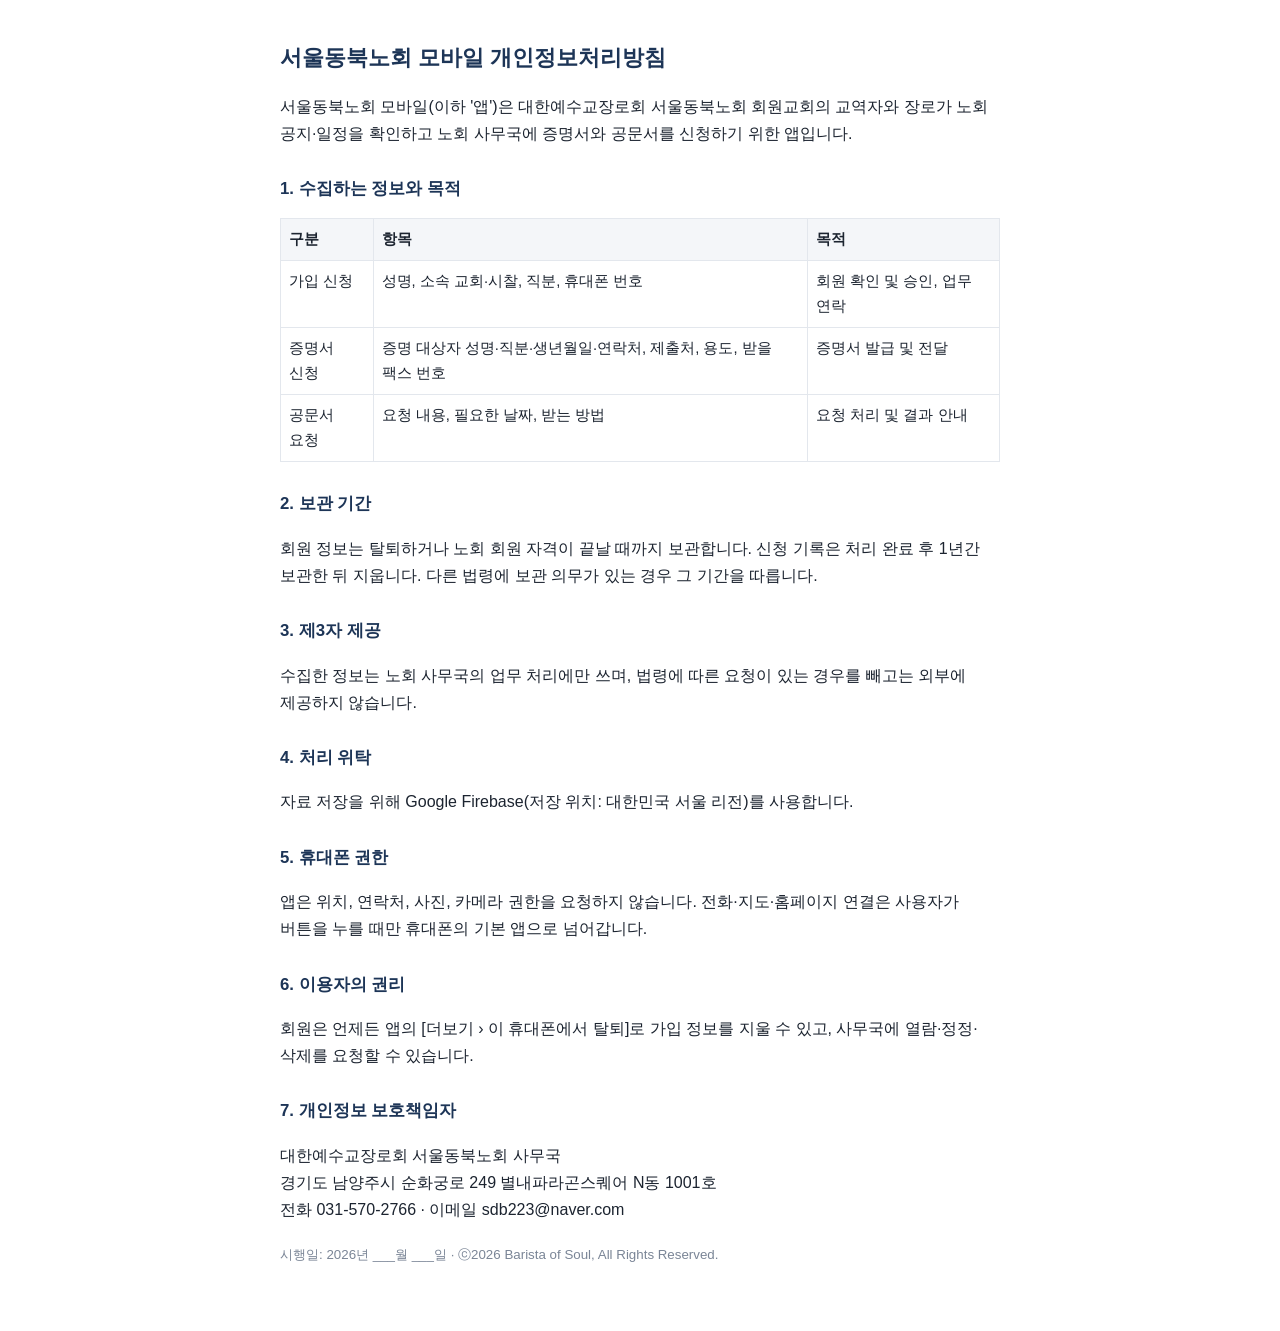
==== privacy.html @ e0318d31 "Add files via upload" ====
<!doctype html>
<html lang="ko"><head><meta charset="utf-8"><meta name="viewport" content="width=device-width, initial-scale=1">
<title>개인정보처리방침 · 서울동북노회 모바일</title>
<style>body{font-family:'Noto Sans KR',-apple-system,sans-serif;max-width:720px;margin:0 auto;padding:24px 18px 48px;line-height:1.7;color:#1c2430;background:#fff;word-break:keep-all}h1{font-size:1.4em;color:#1d3557}h2{font-size:1.05em;margin-top:28px;color:#1d3557}table{border-collapse:collapse;width:100%;font-size:.92em}td,th{border:1px solid #e3e7ed;padding:8px;text-align:left;vertical-align:top}th{background:#f4f6f9}small{color:#7a8596}</style></head>
<body>
<h1>서울동북노회 모바일 개인정보처리방침</h1>
<p>서울동북노회 모바일(이하 '앱')은 대한예수교장로회 서울동북노회 회원교회의 교역자와 장로가 노회 공지·일정을 확인하고 노회 사무국에 증명서와 공문서를 신청하기 위한 앱입니다.</p>

<h2>1. 수집하는 정보와 목적</h2>
<table><tr><th>구분</th><th>항목</th><th>목적</th></tr>
<tr><td>가입 신청</td><td>성명, 소속 교회·시찰, 직분, 휴대폰 번호</td><td>회원 확인 및 승인, 업무 연락</td></tr>
<tr><td>증명서 신청</td><td>증명 대상자 성명·직분·생년월일·연락처, 제출처, 용도, 받을 팩스 번호</td><td>증명서 발급 및 전달</td></tr>
<tr><td>공문서 요청</td><td>요청 내용, 필요한 날짜, 받는 방법</td><td>요청 처리 및 결과 안내</td></tr></table>

<h2>2. 보관 기간</h2>
<p>회원 정보는 탈퇴하거나 노회 회원 자격이 끝날 때까지 보관합니다. 신청 기록은 처리 완료 후 1년간 보관한 뒤 지웁니다. 다른 법령에 보관 의무가 있는 경우 그 기간을 따릅니다.</p>

<h2>3. 제3자 제공</h2>
<p>수집한 정보는 노회 사무국의 업무 처리에만 쓰며, 법령에 따른 요청이 있는 경우를 빼고는 외부에 제공하지 않습니다.</p>

<h2>4. 처리 위탁</h2>
<p>자료 저장을 위해 Google Firebase(저장 위치: 대한민국 서울 리전)를 사용합니다.</p>

<h2>5. 휴대폰 권한</h2>
<p>앱은 위치, 연락처, 사진, 카메라 권한을 요청하지 않습니다. 전화·지도·홈페이지 연결은 사용자가 버튼을 누를 때만 휴대폰의 기본 앱으로 넘어갑니다.</p>

<h2>6. 이용자의 권리</h2>
<p>회원은 언제든 앱의 [더보기 › 이 휴대폰에서 탈퇴]로 가입 정보를 지울 수 있고, 사무국에 열람·정정·삭제를 요청할 수 있습니다.</p>

<h2>7. 개인정보 보호책임자</h2>
<p>대한예수교장로회 서울동북노회 사무국<br>경기도 남양주시 순화궁로 249 별내파라곤스퀘어 N동 1001호<br>전화 031-570-2766 · 이메일 sdb223@naver.com</p>

<p><small>시행일: 2026년 ___월 ___일 · ⓒ2026 Barista of Soul, All Rights Reserved.</small></p>
</body></html>
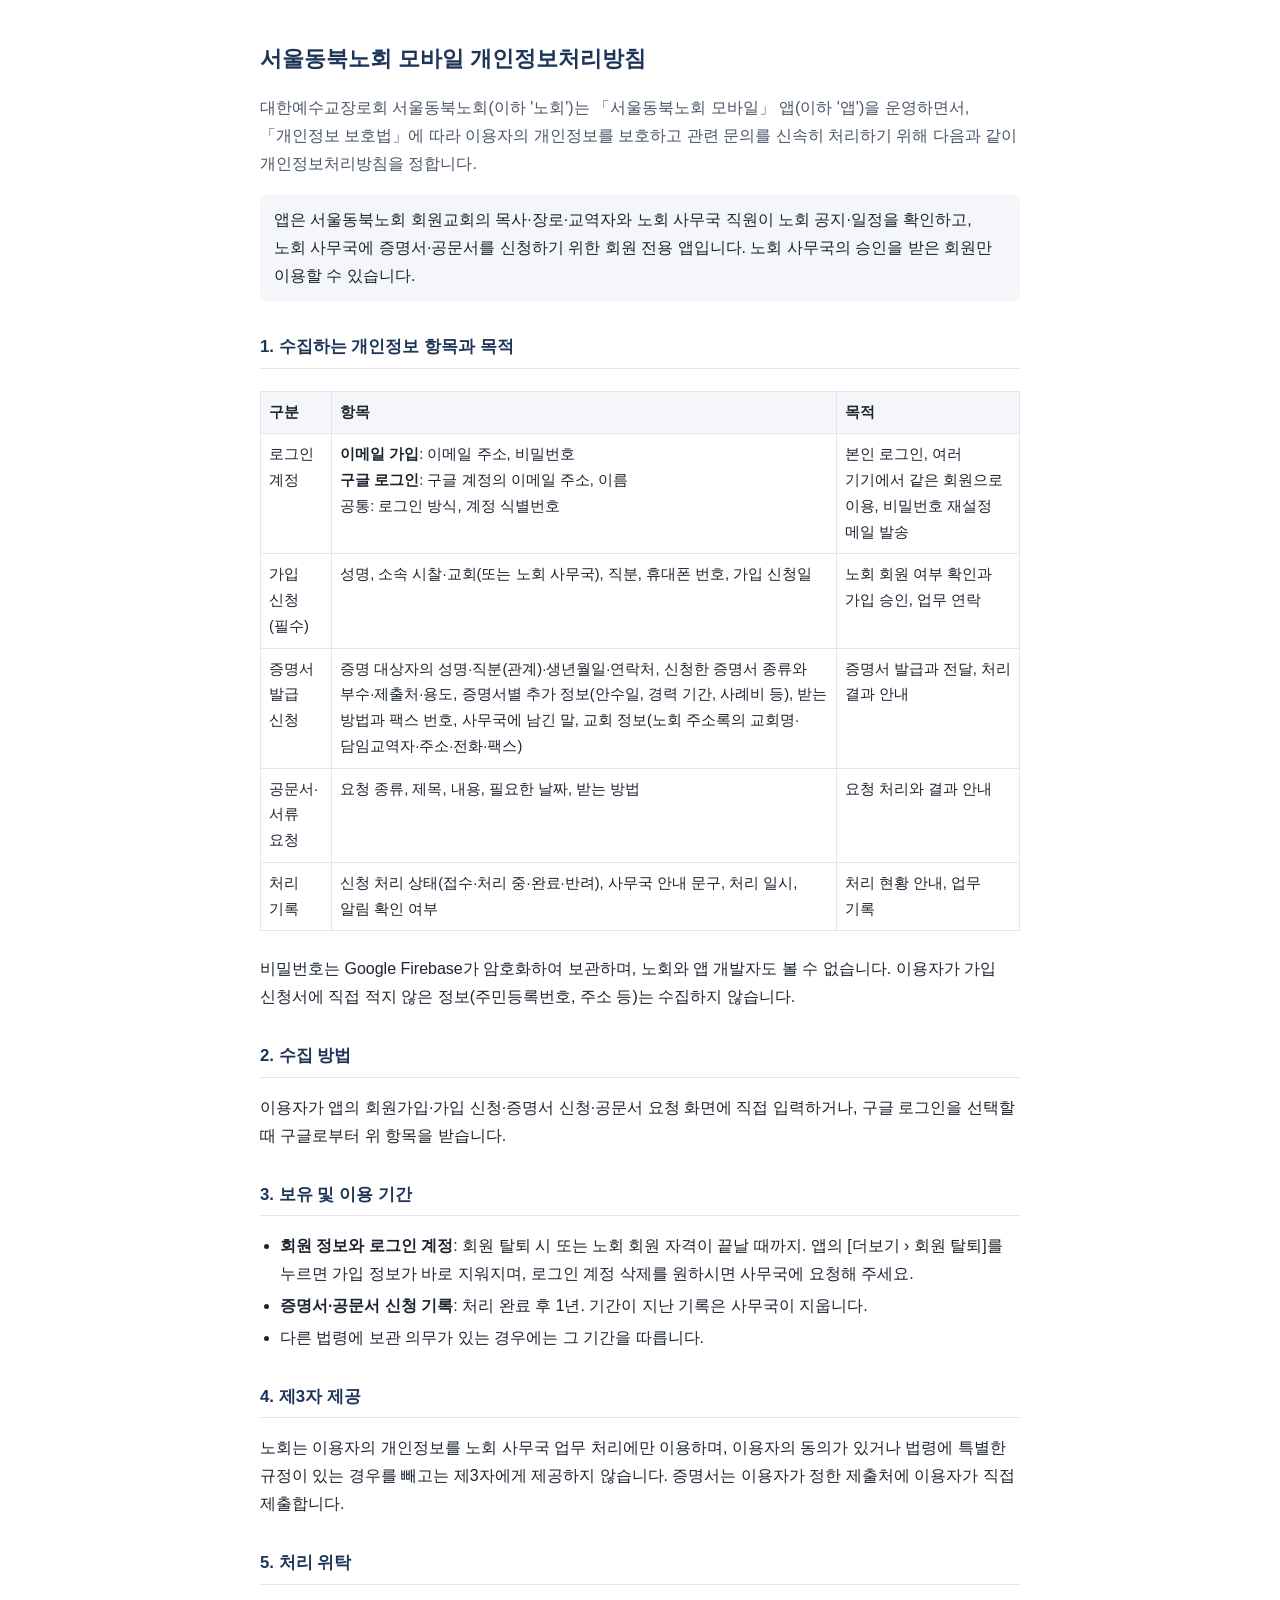
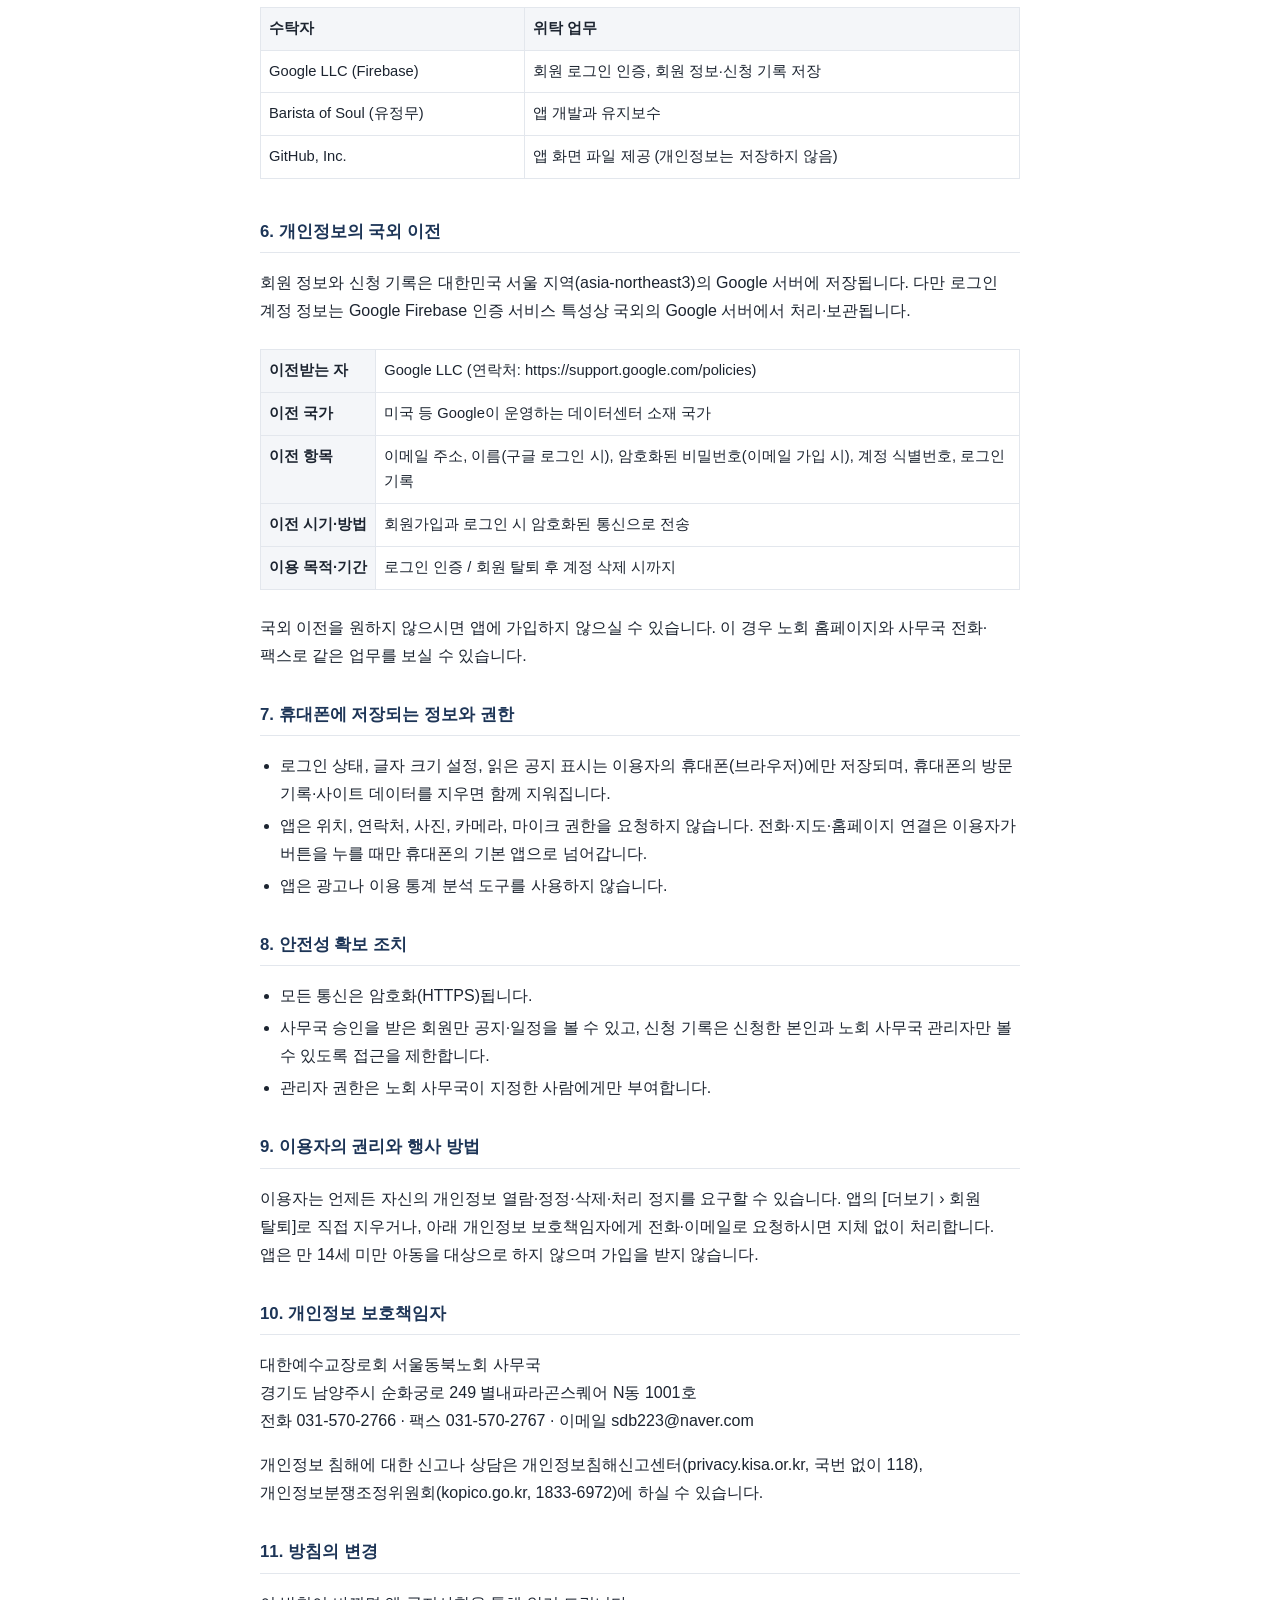
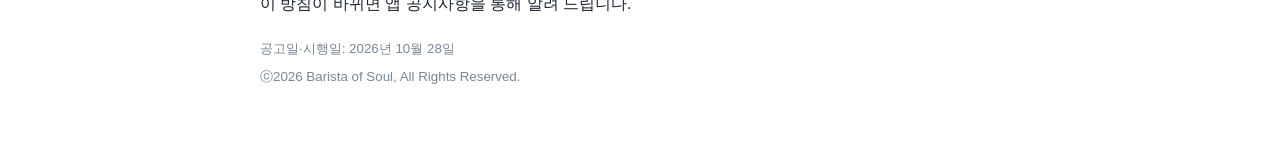
==== commit 014b8c33: "개인정보처리방침 개정: 로그인 이메일·국외 이전·위탁 내용 반영, 가입 동의 문구 수정 Co-Authored-By: Claude Opus 5.5 <noreply@anthropic." ====
--- a/privacy.html
+++ b/privacy.html
@@ -1,34 +1,94 @@
 <!doctype html>
 <html lang="ko"><head><meta charset="utf-8"><meta name="viewport" content="width=device-width, initial-scale=1">
 <title>개인정보처리방침 · 서울동북노회 모바일</title>
-<style>body{font-family:'Noto Sans KR',-apple-system,sans-serif;max-width:720px;margin:0 auto;padding:24px 18px 48px;line-height:1.7;color:#1c2430;background:#fff;word-break:keep-all}h1{font-size:1.4em;color:#1d3557}h2{font-size:1.05em;margin-top:28px;color:#1d3557}table{border-collapse:collapse;width:100%;font-size:.92em}td,th{border:1px solid #e3e7ed;padding:8px;text-align:left;vertical-align:top}th{background:#f4f6f9}small{color:#7a8596}</style></head>
+<style>
+body{font-family:'Noto Sans KR',-apple-system,'Apple SD Gothic Neo','Malgun Gothic',sans-serif;max-width:760px;margin:0 auto;padding:24px 18px 56px;line-height:1.75;color:#1c2430;background:#fff;word-break:keep-all;overflow-wrap:anywhere}
+h1{font-size:1.4em;color:#1d3557;margin-bottom:6px}
+h2{font-size:1.05em;margin-top:30px;color:#1d3557;border-bottom:1px solid #e3e7ed;padding-bottom:6px}
+.lead{color:#4a5568}
+.wrap{overflow-x:auto}
+table{border-collapse:collapse;width:100%;font-size:.92em;margin:8px 0}
+td,th{border:1px solid #e3e7ed;padding:8px;text-align:left;vertical-align:top}
+th{background:#f4f6f9;white-space:nowrap}
+ul{padding-left:20px} li{margin:4px 0}
+small{color:#7a8596}
+.box{background:#f4f6f9;border-radius:10px;padding:12px 14px}
+</style></head>
 <body>
 <h1>서울동북노회 모바일 개인정보처리방침</h1>
-<p>서울동북노회 모바일(이하 '앱')은 대한예수교장로회 서울동북노회 회원교회의 교역자와 장로가 노회 공지·일정을 확인하고 노회 사무국에 증명서와 공문서를 신청하기 위한 앱입니다.</p>
+<p class="lead">대한예수교장로회 서울동북노회(이하 '노회')는 「서울동북노회 모바일」 앱(이하 '앱')을 운영하면서, 「개인정보 보호법」에 따라 이용자의 개인정보를 보호하고 관련 문의를 신속히 처리하기 위해 다음과 같이 개인정보처리방침을 정합니다.</p>
+<div class="box">앱은 서울동북노회 회원교회의 목사·장로·교역자와 노회 사무국 직원이 노회 공지·일정을 확인하고, 노회 사무국에 증명서·공문서를 신청하기 위한 회원 전용 앱입니다. 노회 사무국의 승인을 받은 회원만 이용할 수 있습니다.</div>
 
-<h2>1. 수집하는 정보와 목적</h2>
-<table><tr><th>구분</th><th>항목</th><th>목적</th></tr>
-<tr><td>가입 신청</td><td>성명, 소속 교회·시찰, 직분, 휴대폰 번호</td><td>회원 확인 및 승인, 업무 연락</td></tr>
-<tr><td>증명서 신청</td><td>증명 대상자 성명·직분·생년월일·연락처, 제출처, 용도, 받을 팩스 번호</td><td>증명서 발급 및 전달</td></tr>
-<tr><td>공문서 요청</td><td>요청 내용, 필요한 날짜, 받는 방법</td><td>요청 처리 및 결과 안내</td></tr></table>
+<h2>1. 수집하는 개인정보 항목과 목적</h2>
+<div class="wrap"><table>
+<tr><th>구분</th><th>항목</th><th>목적</th></tr>
+<tr><td>로그인 계정</td><td>
+  <b>이메일 가입</b>: 이메일 주소, 비밀번호<br>
+  <b>구글 로그인</b>: 구글 계정의 이메일 주소, 이름<br>
+  공통: 로그인 방식, 계정 식별번호</td><td>본인 로그인, 여러 기기에서 같은 회원으로 이용, 비밀번호 재설정 메일 발송</td></tr>
+<tr><td>가입 신청 (필수)</td><td>성명, 소속 시찰·교회(또는 노회 사무국), 직분, 휴대폰 번호, 가입 신청일</td><td>노회 회원 여부 확인과 가입 승인, 업무 연락</td></tr>
+<tr><td>증명서 발급 신청</td><td>증명 대상자의 성명·직분(관계)·생년월일·연락처, 신청한 증명서 종류와 부수·제출처·용도, 증명서별 추가 정보(안수일, 경력 기간, 사례비 등), 받는 방법과 팩스 번호, 사무국에 남긴 말, 교회 정보(노회 주소록의 교회명·담임교역자·주소·전화·팩스)</td><td>증명서 발급과 전달, 처리 결과 안내</td></tr>
+<tr><td>공문서·서류 요청</td><td>요청 종류, 제목, 내용, 필요한 날짜, 받는 방법</td><td>요청 처리와 결과 안내</td></tr>
+<tr><td>처리 기록</td><td>신청 처리 상태(접수·처리 중·완료·반려), 사무국 안내 문구, 처리 일시, 알림 확인 여부</td><td>처리 현황 안내, 업무 기록</td></tr>
+</table></div>
+<p>비밀번호는 Google Firebase가 암호화하여 보관하며, 노회와 앱 개발자도 볼 수 없습니다. 이용자가 가입 신청서에 직접 적지 않은 정보(주민등록번호, 주소 등)는 수집하지 않습니다.</p>
 
-<h2>2. 보관 기간</h2>
-<p>회원 정보는 탈퇴하거나 노회 회원 자격이 끝날 때까지 보관합니다. 신청 기록은 처리 완료 후 1년간 보관한 뒤 지웁니다. 다른 법령에 보관 의무가 있는 경우 그 기간을 따릅니다.</p>
+<h2>2. 수집 방법</h2>
+<p>이용자가 앱의 회원가입·가입 신청·증명서 신청·공문서 요청 화면에 직접 입력하거나, 구글 로그인을 선택할 때 구글로부터 위 항목을 받습니다.</p>
 
-<h2>3. 제3자 제공</h2>
-<p>수집한 정보는 노회 사무국의 업무 처리에만 쓰며, 법령에 따른 요청이 있는 경우를 빼고는 외부에 제공하지 않습니다.</p>
+<h2>3. 보유 및 이용 기간</h2>
+<ul>
+<li><b>회원 정보와 로그인 계정</b>: 회원 탈퇴 시 또는 노회 회원 자격이 끝날 때까지. 앱의 [더보기 › 회원 탈퇴]를 누르면 가입 정보가 바로 지워지며, 로그인 계정 삭제를 원하시면 사무국에 요청해 주세요.</li>
+<li><b>증명서·공문서 신청 기록</b>: 처리 완료 후 1년. 기간이 지난 기록은 사무국이 지웁니다.</li>
+<li>다른 법령에 보관 의무가 있는 경우에는 그 기간을 따릅니다.</li>
+</ul>
 
-<h2>4. 처리 위탁</h2>
-<p>자료 저장을 위해 Google Firebase(저장 위치: 대한민국 서울 리전)를 사용합니다.</p>
+<h2>4. 제3자 제공</h2>
+<p>노회는 이용자의 개인정보를 노회 사무국 업무 처리에만 이용하며, 이용자의 동의가 있거나 법령에 특별한 규정이 있는 경우를 빼고는 제3자에게 제공하지 않습니다. 증명서는 이용자가 정한 제출처에 이용자가 직접 제출합니다.</p>
 
-<h2>5. 휴대폰 권한</h2>
-<p>앱은 위치, 연락처, 사진, 카메라 권한을 요청하지 않습니다. 전화·지도·홈페이지 연결은 사용자가 버튼을 누를 때만 휴대폰의 기본 앱으로 넘어갑니다.</p>
+<h2>5. 처리 위탁</h2>
+<div class="wrap"><table>
+<tr><th>수탁자</th><th>위탁 업무</th></tr>
+<tr><td>Google LLC (Firebase)</td><td>회원 로그인 인증, 회원 정보·신청 기록 저장</td></tr>
+<tr><td>Barista of Soul (유정무)</td><td>앱 개발과 유지보수</td></tr>
+<tr><td>GitHub, Inc.</td><td>앱 화면 파일 제공 (개인정보는 저장하지 않음)</td></tr>
+</table></div>
 
-<h2>6. 이용자의 권리</h2>
-<p>회원은 언제든 앱의 [더보기 › 이 휴대폰에서 탈퇴]로 가입 정보를 지울 수 있고, 사무국에 열람·정정·삭제를 요청할 수 있습니다.</p>
+<h2>6. 개인정보의 국외 이전</h2>
+<p>회원 정보와 신청 기록은 대한민국 서울 지역(asia-northeast3)의 Google 서버에 저장됩니다. 다만 로그인 계정 정보는 Google Firebase 인증 서비스 특성상 국외의 Google 서버에서 처리·보관됩니다.</p>
+<div class="wrap"><table>
+<tr><th>이전받는 자</th><td>Google LLC (연락처: https://support.google.com/policies)</td></tr>
+<tr><th>이전 국가</th><td>미국 등 Google이 운영하는 데이터센터 소재 국가</td></tr>
+<tr><th>이전 항목</th><td>이메일 주소, 이름(구글 로그인 시), 암호화된 비밀번호(이메일 가입 시), 계정 식별번호, 로그인 기록</td></tr>
+<tr><th>이전 시기·방법</th><td>회원가입과 로그인 시 암호화된 통신으로 전송</td></tr>
+<tr><th>이용 목적·기간</th><td>로그인 인증 / 회원 탈퇴 후 계정 삭제 시까지</td></tr>
+</table></div>
+<p>국외 이전을 원하지 않으시면 앱에 가입하지 않으실 수 있습니다. 이 경우 노회 홈페이지와 사무국 전화·팩스로 같은 업무를 보실 수 있습니다.</p>
 
-<h2>7. 개인정보 보호책임자</h2>
-<p>대한예수교장로회 서울동북노회 사무국<br>경기도 남양주시 순화궁로 249 별내파라곤스퀘어 N동 1001호<br>전화 031-570-2766 · 이메일 sdb223@naver.com</p>
+<h2>7. 휴대폰에 저장되는 정보와 권한</h2>
+<ul>
+<li>로그인 상태, 글자 크기 설정, 읽은 공지 표시는 이용자의 휴대폰(브라우저)에만 저장되며, 휴대폰의 방문 기록·사이트 데이터를 지우면 함께 지워집니다.</li>
+<li>앱은 위치, 연락처, 사진, 카메라, 마이크 권한을 요청하지 않습니다. 전화·지도·홈페이지 연결은 이용자가 버튼을 누를 때만 휴대폰의 기본 앱으로 넘어갑니다.</li>
+<li>앱은 광고나 이용 통계 분석 도구를 사용하지 않습니다.</li>
+</ul>
 
-<p><small>시행일: 2026년 ___월 ___일 · ⓒ2026 Barista of Soul, All Rights Reserved.</small></p>
+<h2>8. 안전성 확보 조치</h2>
+<ul>
+<li>모든 통신은 암호화(HTTPS)됩니다.</li>
+<li>사무국 승인을 받은 회원만 공지·일정을 볼 수 있고, 신청 기록은 신청한 본인과 노회 사무국 관리자만 볼 수 있도록 접근을 제한합니다.</li>
+<li>관리자 권한은 노회 사무국이 지정한 사람에게만 부여합니다.</li>
+</ul>
+
+<h2>9. 이용자의 권리와 행사 방법</h2>
+<p>이용자는 언제든 자신의 개인정보 열람·정정·삭제·처리 정지를 요구할 수 있습니다. 앱의 [더보기 › 회원 탈퇴]로 직접 지우거나, 아래 개인정보 보호책임자에게 전화·이메일로 요청하시면 지체 없이 처리합니다. 앱은 만 14세 미만 아동을 대상으로 하지 않으며 가입을 받지 않습니다.</p>
+
+<h2>10. 개인정보 보호책임자</h2>
+<p>대한예수교장로회 서울동북노회 사무국<br>
+경기도 남양주시 순화궁로 249 별내파라곤스퀘어 N동 1001호<br>
+전화 031-570-2766 · 팩스 031-570-2767 · 이메일 sdb223@naver.com</p>
+<p>개인정보 침해에 대한 신고나 상담은 개인정보침해신고센터(privacy.kisa.or.kr, 국번 없이 118), 개인정보분쟁조정위원회(kopico.go.kr, 1833-6972)에 하실 수 있습니다.</p>
+
+<h2>11. 방침의 변경</h2>
+<p>이 방침이 바뀌면 앱 공지사항을 통해 알려 드립니다.</p>
+<p><small>공고일·시행일: 2026년 10월 28일<br>ⓒ2026 Barista of Soul, All Rights Reserved.</small></p>
 </body></html>
